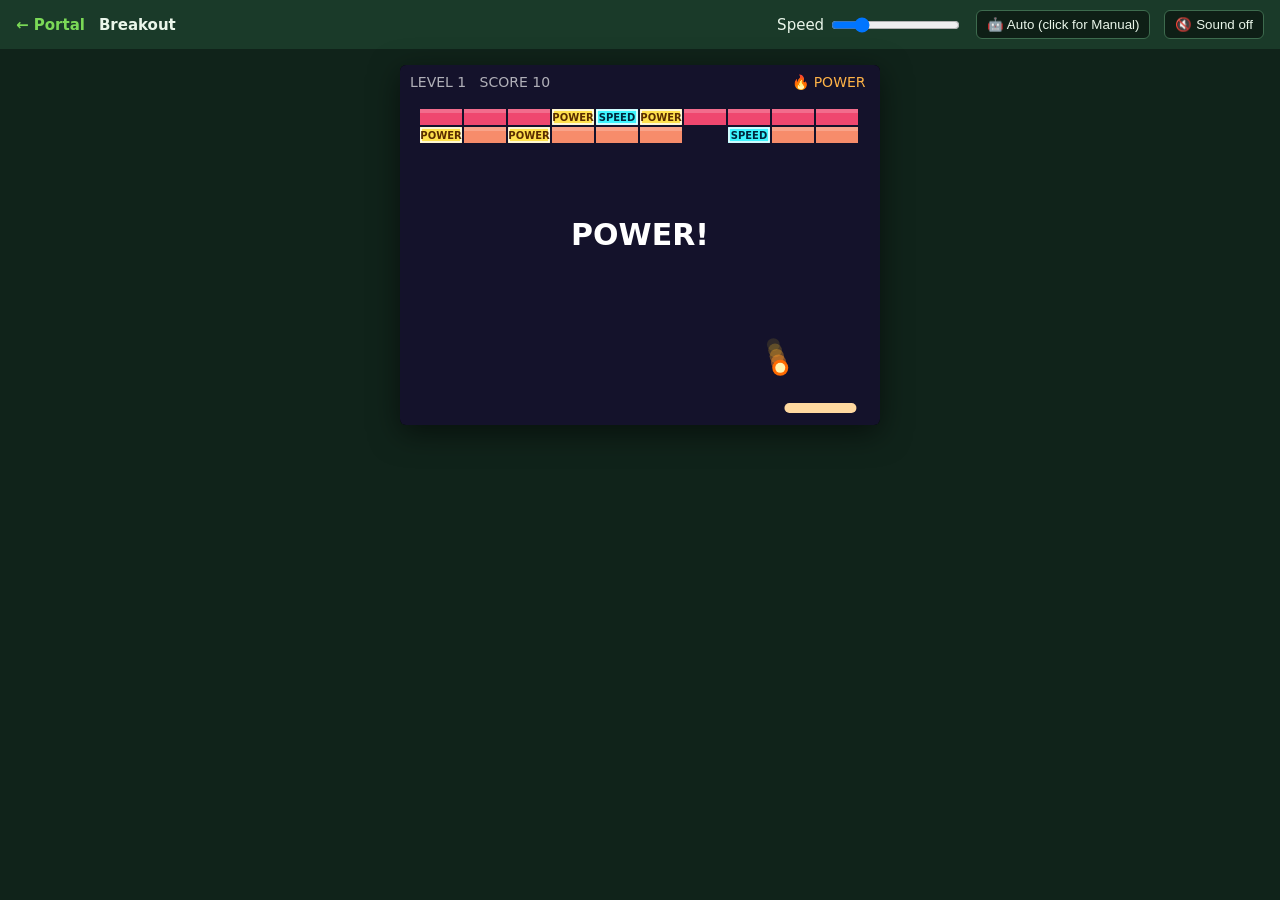
==== games/breakout.html @ d631970b "Auto game portal: snake, breakout (200 levels), pong, tetris-like, flappy, worms, life Co-Authored-B" ====
<!doctype html>
<html lang="ko"><head><meta charset="utf-8"><meta name="viewport" content="width=device-width,initial-scale=1">
<title>Breakout</title><link rel="stylesheet" href="../common.css"></head>
<body>
<canvas id="c"></canvas>
<div class="note" id="note"></div>
<script src="../common.js"></script>
<script src="breakout_levels.js"></script>
<script>
const bar = mountBar('Breakout', false, true);
const cv = document.getElementById('c'), ctx = cv.getContext('2d');
const W = 480, H = 360; cv.width = W; cv.height = H;
const COLS = 10, ROWS = 8, BW = 44, BH = 16, BX = (W - COLS * BW) / 2, BY = 44, R = 5;
const ROWCOL = BO_ROWCOL;

let paused = null, idle = 0, manual = false, lives = 3, bricks, ball, pad = { x: W / 2, w: 72, y: H - 22 }, off = 0, level = 1, score = 0, t = 0;
let banner = 0, bannerText = '', mouseX = null, won = 0;
const startLevel = Math.max(1, Math.min(BO_MAX_LEVEL, parseInt(new URLSearchParams(location.search).get('level')) || 1));
const keys = {};

function padWidth() { return 72 - 28 * (level - 1) / (BO_MAX_LEVEL - 1); }   // paddle shrinks 72 -> 44
function makeBricks() {
  const rows = boLevel(level); bricks = []; pad.w = padWidth();
  rows.forEach((line, r) => [...line].forEach((ch, c) => {
    if (ch === '.') return;
    const x = BX + c * BW, y = BY + r * (BH + 2);
    // 공이 이미 벽돌 영역에 있으면 그 자리는 비워둠 (레벨업해도 공/패들 움직임은 그대로 유지)
    if (ball && Math.abs(ball.x - (x + BW / 2)) < BW / 2 + R + 6 && Math.abs(ball.y - (y + BH / 2)) < BH / 2 + R + 6) return;
    bricks.push({ x, y, r, power: false, speed: false, num: /[1-9]/.test(ch) ? +ch : 0 });
  }));
  const n = Math.min(Math.floor(rnd(6, 9)), Math.floor(bricks.length / 4));   // POWER 벽돌
  for (let i = 0; i < n; i++) { const cand = bricks.filter(b => !b.power && !b.speed && !b.num); if (cand.length) cand[Math.floor(Math.random() * cand.length)].power = true; }
  const ns = Math.min(Math.floor(rnd(3, 5)), Math.floor(bricks.length / 8));   // SPEED 벽돌
  for (let i = 0; i < ns; i++) { const cand = bricks.filter(b => !b.power && !b.speed && !b.num); if (cand.length) cand[Math.floor(Math.random() * cand.length)].speed = true; }
}
const speedNow = () => 3.8 + 1.07 * (level - 1) / (BO_MAX_LEVEL - 1);   // 3.8 -> ~4.9 (creeps up a tiny bit each level)
function serve() {
  ball = { x: pad.x, y: pad.y - R - 1, vx: 0, vy: 0, power: false, fast: false, stuck: manual };   // 수동: 패들에 붙어서 대기
  if (!manual) launch();
  off = rnd(-0.7, 0.7) * pad.w / 2;
}
function launch() {
  const a = rnd(-0.5, 0.5);
  ball.vx = Math.sin(a) * speedNow(); ball.vy = -Math.cos(a) * speedNow(); ball.stuck = false;
  Snd.tone(500, 0.08, 'triangle', 0.1, 800);
}
function getPower() { ball.power = true; banner = 60; bannerText = 'POWER!'; Snd.tone(300, 0.35, 'sawtooth', 0.1, 1200); }
function getSpeed() {   // 갑자기 1.3배 빨라짐 (패들에 닿으면 원래 속도로)
  if (!ball.fast) { ball.vx *= 1.3; ball.vy *= 1.3; ball.fast = true; }
  banner = 60; bannerText = 'SPEED x1.3!'; Snd.tone(500, 0.25, 'square', 0.09, 1600);
}
function lowestNum() { let m = 99; for (const q of bricks) if (q.num && q.num < m) m = q.num; return m; }
function hitBrick(axis) {
  for (let i = bricks.length - 1; i >= 0; i--) {
    const b = bricks[i];
    if (ball.x + R > b.x && ball.x - R < b.x + BW - 2 && ball.y + R > b.y && ball.y - R < b.y + BH) {
      const wasPower = ball.power;
      if (b.num && b.num > lowestNum()) {   // ordered brick that isn't its turn yet: indestructible, just bounce
        Snd.tone(120, 0.06, 'square', 0.07);
        if (axis === 'x') ball.vx *= -1; else ball.vy *= -1;
        const sp = Math.hypot(ball.vx, ball.vy), an = Math.atan2(ball.vy, ball.vx) + rnd(-0.12, 0.12);   // slight scatter so the ball can't loop forever
        ball.vx = Math.cos(an) * sp; ball.vy = Math.sin(an) * sp;
        return;
      }
      bricks.splice(i, 1); score += 10 * level; idle = 0;
      if (b.power) getPower();
      if (b.speed) getSpeed();
      Snd.tone(300 + (ROWS - b.r) * 70, 0.07, 'square', 0.08);
      if (wasPower) continue;                      // 파워공: 튕기지 않고 닿는 벽돌을 전부 부숨
      if (axis === 'x') ball.vx *= -1; else ball.vy *= -1;
      return;
    }
  }
}
function gameOver() {
  banner = 120; bannerText = 'GAME OVER'; level = 1; score = 0; lives = 3; makeBricks();
}
// ---- Human-like auto paddle ----
// Reacts a few frames late, predicts the landing spot only roughly, aims at a brick on purpose,
// and moves with acceleration (so it overshoots / corrects a little) instead of snapping to the ball.
const ai = { tx: W / 2, think: 0, pv: 0, desc: 0, aim: null, wander: 0 };
function pickAim() {
  const low = lowestNum(), turn = bricks.filter(b => b.num && b.num === low);
  const pool = (turn.length && Math.random() < 0.7) ? turn : bricks.filter(b => !b.num || b.num === low);
  return pool.length ? pool[Math.floor(Math.random() * pool.length)] : null;
}
function landingX() {   // where the ball will cross the paddle line (walls only; humans ignore bricks)
  const tt = (pad.y - R - ball.y) / ball.vy, span = W - 2 * R;
  let px = (ball.x + ball.vx * tt - R) % (2 * span); if (px < 0) px += 2 * span; if (px > span) px = 2 * span - px;
  return px + R;
}
function humanPaddle() {
  ai.desc = ball.vy > 0 ? ai.desc + 1 : 0;
  // A person stays put while the ball is up among the bricks, and only starts moving once it has fallen below them.
  let bottom = 0; for (const q of bricks) bottom = Math.max(bottom, q.y + BH);
  const lowerZone = ball.y > Math.min(bottom - 10, 190);
  if (--ai.think <= 0) {
    ai.think = 4 + Math.floor(rnd(0, 4));                                   // re-evaluate every ~4-8 frames
    if (ball.vy > 0 && ai.desc > 6 && lowerZone) {                          // ball coming down below the bricks: react (with delay)
      if (!ai.aim || !bricks.includes(ai.aim)) ai.aim = pickAim();
      const px = landingX() + rnd(-6, 6);                                   // imperfect estimate
      let hit = 0;
      if (ai.aim) hit = clamp(Math.atan2(ai.aim.x + BW / 2 - px, pad.y - ai.aim.y), -0.85, 0.85) + rnd(-0.12, 0.12);
      hit = clamp(hit, -0.9, 0.9);                                          // never fully off the edge
      ai.tx = px - hit * pad.w / 2;
    } else if (ball.vy <= 0) {
      ai.aim = null;
      ai.tx = pad.x;                                                        // hold still; only a rare tiny re-centering nudge
      if (Math.random() < 0.04) ai.tx = pad.x + rnd(-14, 14);
    }
  }
  const want = clamp((ai.tx - pad.x) * 0.22, -11, 11);
  ai.pv += clamp(want - ai.pv, -1.3, 1.3);                                  // acceleration limit = natural-looking motion
  if (Math.abs(ai.tx - pad.x) < 1.5 && Math.abs(ai.pv) < 0.8) ai.pv = 0;    // settle fully (no endless jitter)
  const nx = pad.x + ai.pv;
  pad.x = clamp(nx, pad.w / 2, W - pad.w / 2);
  if (pad.x !== nx) ai.pv = 0;
}
function step() {
  if (paused) return;
  t++;
  if (won > 0) { if (--won === 0) { level = 1; score = 0; lives = 3; makeBricks(); serve(); } return; }
  if (manual) {
    // 목표 위치를 화면 안으로 제한 (안 그러면 벽 밖으로 계속 쌓여서 반대 키가 늦게 먹음)
    if (keys.ArrowLeft) mouseX = clamp((mouseX ?? pad.x) - 9, pad.w / 2, W - pad.w / 2);
    if (keys.ArrowRight) mouseX = clamp((mouseX ?? pad.x) + 9, pad.w / 2, W - pad.w / 2);
    if (mouseX !== null) pad.x = clamp(pad.x + clamp(mouseX - pad.x, -16, 16), pad.w / 2, W - pad.w / 2);
  } else {
    humanPaddle();
  }
  if (ball.stuck) { ball.x = pad.x; ball.y = pad.y - R - 1; return; }

  if (++idle > 900) { idle = 0; serve(); return; }   // safety: ball trapped for ~15s without touching paddle or bricks -> re-serve
  const rr = ball.power ? R + 3 : R;   // 파워공은 불꽃까지 커 보이므로 벽 충돌도 보이는 크기로
  ball.x += ball.vx;
  if (ball.x < rr) { ball.x = rr; ball.vx *= -1; Snd.tone(180, 0.05, 'square', 0.06); }
  if (ball.x > W - rr) { ball.x = W - rr; ball.vx *= -1; Snd.tone(180, 0.05, 'square', 0.06); }
  hitBrick('x');
  ball.y += ball.vy;
  if (ball.y < rr) { ball.y = rr; ball.vy *= -1; Snd.tone(180, 0.05, 'square', 0.06); }
  hitBrick('y');

  if (ball.vy > 0 && ball.y + R >= pad.y && ball.y + R <= pad.y + 10 + ball.vy && Math.abs(ball.x - pad.x) <= pad.w / 2 + R) {
    const hit = clamp((ball.x - pad.x) / (pad.w / 2), -1, 1), a = hit * 1.0 + rnd(-0.08, 0.08), sp = speedNow();
    ball.vx = Math.sin(a) * sp; ball.vy = -Math.cos(a) * sp; ball.y = pad.y - R;
    off = rnd(-0.75, 0.75) * pad.w / 2;
    ball.fast = false; idle = 0;   // 패들에 닿으면 속도도 원래대로
    if (ball.power) { ball.power = false; Snd.tone(200, 0.15, 'sawtooth', 0.08, 80); }   // 패들에 닿으면 파워 해제
    Snd.tone(420, 0.08, 'triangle', 0.12, 260);
  }
  if (ball.y > H + 20) {
    if (manual) { lives--; Snd.tone(220, 0.35, 'sawtooth', 0.1, 60); if (lives < 0) gameOver(); }
    serve();
  }
  if (!bricks.length && level >= BO_MAX_LEVEL) {
    won = 240; banner = 240; bannerText = 'YOU WIN!  LEVEL ' + BO_MAX_LEVEL + ' CLEARED';
    [523, 659, 784, 1046, 1318].forEach((f, i) => setTimeout(() => Snd.tone(f, 0.25, 'triangle', 0.12), i * 150));
  } else if (!bricks.length) {
    level++; makeBricks();
    banner = 100; bannerText = 'LEVEL ' + level;
    [523, 659, 784, 1046].forEach((f, i) => setTimeout(() => Snd.tone(f, 0.15, 'triangle', 0.1), i * 110));
  }
}
function draw() {
  ctx.fillStyle = '#14122b'; ctx.fillRect(0, 0, W, H);
  const pulse = 0.5 + 0.5 * Math.sin(t / 6);
  for (const b of bricks) {
    if (b.power) {
      ctx.fillStyle = pulse > 0.5 ? '#ffe14d' : '#ff9f1c'; ctx.fillRect(b.x, b.y, BW - 2, BH);
      ctx.strokeStyle = '#fff'; ctx.lineWidth = 1.5; ctx.strokeRect(b.x + 1, b.y + 1, BW - 4, BH - 2);
      ctx.fillStyle = '#5a2d00'; ctx.font = 'bold 10px system-ui'; ctx.textAlign = 'center'; ctx.textBaseline = 'middle'; ctx.fillText('POWER', b.x + (BW - 2) / 2, b.y + BH / 2 + 1);
    } else if (b.speed) {
      ctx.fillStyle = pulse > 0.5 ? '#3df5ff' : '#1a8cff'; ctx.fillRect(b.x, b.y, BW - 2, BH);
      ctx.strokeStyle = '#fff'; ctx.lineWidth = 1.5; ctx.strokeRect(b.x + 1, b.y + 1, BW - 4, BH - 2);
      ctx.fillStyle = '#00263d'; ctx.font = 'bold 10px system-ui'; ctx.textAlign = 'center'; ctx.textBaseline = 'middle'; ctx.fillText('SPEED', b.x + (BW - 2) / 2, b.y + BH / 2 + 1);
    } else if (b.num) {   // ordered brick: only the lowest number can be broken
      const turn = b.num === lowestNum();
      ctx.fillStyle = turn ? (pulse > 0.5 ? '#ffffff' : '#e6e6ff') : '#3a3a52'; ctx.fillRect(b.x, b.y, BW - 2, BH);
      ctx.strokeStyle = turn ? '#ffd166' : '#6b6f92'; ctx.lineWidth = turn ? 2 : 1.5; ctx.strokeRect(b.x + 1, b.y + 1, BW - 4, BH - 2);
      ctx.fillStyle = turn ? '#14122b' : '#aeb3d6'; ctx.font = 'bold 12px system-ui'; ctx.textAlign = 'center'; ctx.textBaseline = 'middle'; ctx.fillText(b.num, b.x + (BW - 2) / 2, b.y + BH / 2 + 1);
    } else {
      ctx.fillStyle = ROWCOL[b.r]; ctx.fillRect(b.x, b.y, BW - 2, BH); ctx.fillStyle = '#fff3'; ctx.fillRect(b.x, b.y, BW - 2, 4);
    }
  }
  ctx.textBaseline = 'alphabetic';
  ctx.fillStyle = ball.power ? '#ffd9a0' : '#e0e0ff'; ctx.beginPath(); ctx.roundRect(pad.x - pad.w / 2, pad.y, pad.w, 10, 5); ctx.fill();
  if (ball.power) {   // 파워공: 불꽃 꼬리
    for (let i = 4; i >= 1; i--) { ctx.fillStyle = `rgba(255,${120 + i * 25},40,${0.12 * (5 - i)})`; ctx.beginPath(); ctx.arc(ball.x - ball.vx * i * 1.6, ball.y - ball.vy * i * 1.6, R + 3 - i * 0.4, 0, 7); ctx.fill(); }
    ctx.fillStyle = '#ff6a00'; ctx.beginPath(); ctx.arc(ball.x, ball.y, R + 3, 0, 7); ctx.fill();
  }
  if (ball.fast) {   // 스피드공: 파란 잔상
    for (let i = 5; i >= 1; i--) { ctx.fillStyle = `rgba(61,245,255,${0.1 * (6 - i)})`; ctx.beginPath(); ctx.arc(ball.x - ball.vx * i * 1.1, ball.y - ball.vy * i * 1.1, R - i * 0.3, 0, 7); ctx.fill(); }
  }
  ctx.fillStyle = ball.power ? '#fff3b0' : ball.fast ? '#c8fcff' : '#fff'; ctx.beginPath(); ctx.arc(ball.x, ball.y, R, 0, 7); ctx.fill();
  ctx.fillStyle = '#fffa'; ctx.font = '14px system-ui'; ctx.textAlign = 'left';
  const hud = 'LEVEL ' + level + '   SCORE ' + score + '   ';
  ctx.fillText(hud, 10, 22);
  if (manual) { ctx.fillStyle = '#ff2d3f'; ctx.fillText('♥'.repeat(Math.max(lives, 0)), 10 + ctx.measureText(hud).width, 22); }
  if (ball.power || ball.fast) { ctx.fillStyle = '#ffb347'; ctx.textAlign = 'right'; ctx.fillText((ball.power ? '🔥 POWER ' : '') + (ball.fast ? '⚡ SPEED x1.3' : ''), W - 10, 22); }
  if (paused) {
    ctx.fillStyle = '#000a'; ctx.fillRect(0, 0, W, H);
    ctx.fillStyle = '#fff'; ctx.textAlign = 'center'; ctx.textBaseline = 'middle';
    ctx.font = 'bold 44px system-ui'; ctx.fillText('Pause', W / 2, H / 2 - 22);
    ctx.font = 'bold 26px system-ui'; ctx.fillText(paused, W / 2, H / 2 + 24);
    ctx.textBaseline = 'alphabetic';
    return;
  }
  if (banner > 0) { banner--; ctx.globalAlpha = Math.min(1, banner / 30); ctx.fillStyle = '#fff'; ctx.font = 'bold 30px system-ui'; ctx.textAlign = 'center'; ctx.fillText(bannerText, W / 2, H / 2); ctx.globalAlpha = 1; }
}

// 입력: 마우스/터치로 패들 이동, 클릭/스페이스로 발사, 좌우 방향키
function toX(e) { const r = cv.getBoundingClientRect(); return (e.clientX - r.left) / r.width * W; }
cv.addEventListener('pointerdown', () => { if (manual && ball.stuck) launch(); });
addEventListener('keydown', e => {
  if (e.key === ' ' || e.key.startsWith('Arrow')) e.preventDefault();
  const k = e.key.toLowerCase();
  if (k === 'p' || k === 'o') {   // P = Bathroom Break, O = Meal Break (press again to resume)
    const msg = k === 'p' ? 'Bathroom Break' : 'Meal Break';
    paused = paused === msg ? null : msg;
    return;
  }
  keys[e.key] = true; if (e.key === ' ' && manual && ball.stuck && !paused) launch();
});
addEventListener('keyup', e => { keys[e.key] = false; });

// 수동/자동 전환 버튼
const modeBtn = document.createElement('button');
modeBtn.onclick = () => {
  manual = !manual; mouseX = null; lives = 3; refreshMode();
  if (!manual && ball.stuck) launch();
};
function refreshMode() {
  modeBtn.textContent = manual ? '🖐 Manual (click for Auto)' : '🤖 Auto (click for Manual)';
  document.getElementById('note').textContent = '';
  cv.style.cursor = 'default';
}
document.getElementById('snd').before(modeBtn);

level = startLevel; makeBricks(); serve(); refreshMode();
loop(step, draw, () => 60 * bar.mult());
</script></body></html>
---- common.css ----
:root{--bg:#10231a;--panel:#1a3a29;--accent:#7bd957;--text:#eaf6ea}
*{box-sizing:border-box}
body{margin:0;background:var(--bg);color:var(--text);font-family:system-ui,"Malgun Gothic",sans-serif;display:flex;flex-direction:column;align-items:center;min-height:100vh}
#bar{width:100%;display:flex;align-items:center;gap:14px;padding:10px 16px;background:var(--panel);font-size:15px;flex-wrap:wrap}
#bar a{color:var(--accent);text-decoration:none;font-weight:600}
#bar .sp{flex:1}
#bar button{background:#0e1f16;color:var(--text);border:1px solid #3d6b4e;border-radius:6px;padding:6px 10px;cursor:pointer}
#bar input{vertical-align:middle}
canvas{margin-top:16px;max-width:96vw;max-height:calc(100vh - 90px);border-radius:6px;box-shadow:0 8px 30px #0008;background:#000}
.note{margin:10px;font-size:13px;opacity:.7}
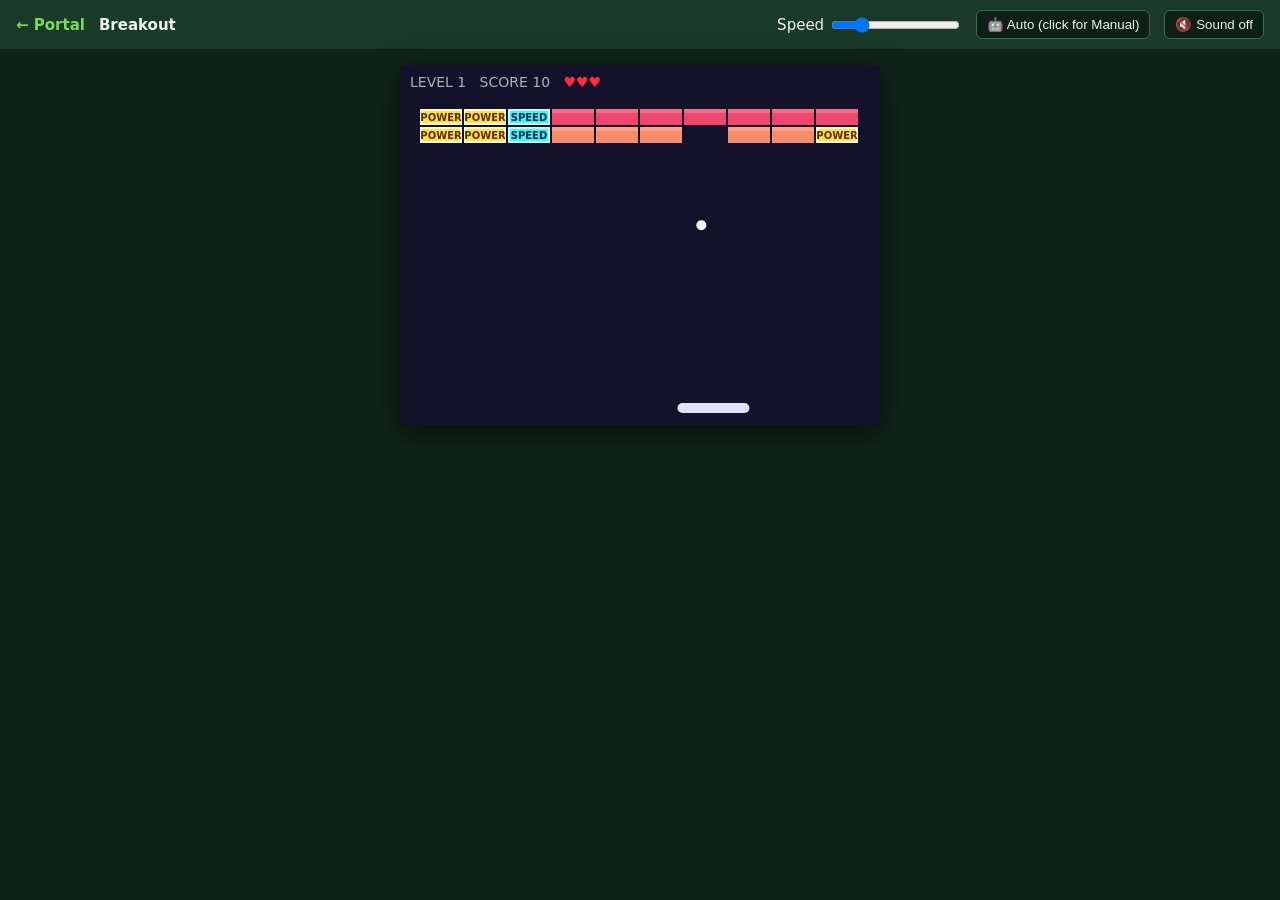
==== commit 57896c82: "Breakout: pause keys, DEAD/CLEAR bricks, ordered bricks, 200 levels; add README with rules Co-Author" ====
--- a/games/breakout.html
+++ b/games/breakout.html
@@ -13,7 +13,7 @@
 const COLS = 10, ROWS = 8, BW = 44, BH = 16, BX = (W - COLS * BW) / 2, BY = 44, R = 5;
 const ROWCOL = BO_ROWCOL;
 
-let paused = null, idle = 0, manual = false, lives = 3, bricks, ball, pad = { x: W / 2, w: 72, y: H - 22 }, off = 0, level = 1, score = 0, t = 0;
+let killed = false, touches = 0, deadEvery = 12, clearEvery = 8, paused = null, idle = 0, manual = false, lives = 3, bricks, ball, pad = { x: W / 2, w: 72, y: H - 22 }, off = 0, level = 1, score = 0, t = 0;
 let banner = 0, bannerText = '', mouseX = null, won = 0;
 const startLevel = Math.max(1, Math.min(BO_MAX_LEVEL, parseInt(new URLSearchParams(location.search).get('level')) || 1));
 const keys = {};
@@ -26,10 +26,11 @@
     const x = BX + c * BW, y = BY + r * (BH + 2);
     // 공이 이미 벽돌 영역에 있으면 그 자리는 비워둠 (레벨업해도 공/패들 움직임은 그대로 유지)
     if (ball && Math.abs(ball.x - (x + BW / 2)) < BW / 2 + R + 6 && Math.abs(ball.y - (y + BH / 2)) < BH / 2 + R + 6) return;
-    bricks.push({ x, y, r, power: false, speed: false, num: /[1-9]/.test(ch) ? +ch : 0 });
+    bricks.push({ x, y, r, power: false, speed: false, dead: false, clear: false, num: /[1-9]/.test(ch) ? +ch : 0 });
   }));
   const n = Math.min(Math.floor(rnd(6, 9)), Math.floor(bricks.length / 4));   // POWER 벽돌
   for (let i = 0; i < n; i++) { const cand = bricks.filter(b => !b.power && !b.speed && !b.num); if (cand.length) cand[Math.floor(Math.random() * cand.length)].power = true; }
+  resetStageCounters();
   const ns = Math.min(Math.floor(rnd(3, 5)), Math.floor(bricks.length / 8));   // SPEED 벽돌
   for (let i = 0; i < ns; i++) { const cand = bricks.filter(b => !b.power && !b.speed && !b.num); if (cand.length) cand[Math.floor(Math.random() * cand.length)].speed = true; }
 }
@@ -54,6 +55,20 @@
   for (let i = bricks.length - 1; i >= 0; i--) {
     const b = bricks[i];
     if (ball.x + R > b.x && ball.x - R < b.x + BW - 2 && ball.y + R > b.y && ball.y - R < b.y + BH) {
+      if (b.dead) {   // DEAD brick: breaking it = death
+        bricks.splice(i, 1); killed = true;
+        Snd.tone(400, 0.6, 'sawtooth', 0.14, 40);
+        lives--; banner = 70; bannerText = 'DEAD!';
+        if (lives < 0) gameOver();   // out of lives -> back to level 1
+        serve();
+        return;
+      }
+      if (b.clear) {   // CLEAR brick: wipes every remaining brick at once
+        score += 10 * level * bricks.length; idle = 0; bricks.length = 0;
+        banner = 70; bannerText = 'CLEAR!';
+        [392, 523, 659, 784, 1046].forEach((f, k) => setTimeout(() => Snd.tone(f, 0.18, 'triangle', 0.12), k * 70));
+        return;
+      }
       const wasPower = ball.power;
       if (b.num && b.num > lowestNum()) {   // ordered brick that isn't its turn yet: indestructible, just bounce
         Snd.tone(120, 0.06, 'square', 0.07);
@@ -80,8 +95,10 @@
 // and moves with acceleration (so it overshoots / corrects a little) instead of snapping to the ball.
 const ai = { tx: W / 2, think: 0, pv: 0, desc: 0, aim: null, wander: 0 };
 function pickAim() {
-  const low = lowestNum(), turn = bricks.filter(b => b.num && b.num === low);
-  const pool = (turn.length && Math.random() < 0.7) ? turn : bricks.filter(b => !b.num || b.num === low);
+  const low = lowestNum(), turn = bricks.filter(b => b.num && b.num === low);   // (dead bricks are never aimed at)
+  const clr = bricks.find(b => b.clear);
+  if (clr && Math.random() < 0.6) return clr;                              // a person goes for the CLEAR brick
+  const pool = (turn.length && Math.random() < 0.7) ? turn : bricks.filter(b => !b.dead && (!b.num || b.num === low));
   return pool.length ? pool[Math.floor(Math.random() * pool.length)] : null;
 }
 function landingX() {   // where the ball will cross the paddle line (walls only; humans ignore bricks)
@@ -116,6 +133,36 @@
   pad.x = clamp(nx, pad.w / 2, W - pad.w / 2);
   if (pad.x !== nx) ai.pv = 0;
 }
+function resetStageCounters() {   // each stage rolls its own intervals; CLEAR always comes sooner than DEAD
+  touches = 0;
+  deadEvery = Math.floor(rnd(10, 15));
+  clearEvery = Math.max(5, deadEvery - Math.floor(rnd(3, 6)));
+}
+function onPaddleTouch() {
+  touches++;
+  // DEAD / CLEAR bricks vanish after the ball has touched the paddle twice since they appeared
+  bricks = bricks.filter(b => !((b.dead || b.clear) && ++b.age >= 2));
+  if (touches % clearEvery === 0) spawnClear();
+  if (touches % deadEvery === 0) spawnDead();
+}
+// Spawned every N paddle touches (N is smaller than for DEAD): a plain brick turns into a CLEAR brick (one at a time, only while 4+ bricks are left).
+function spawnClear() {
+  const live = bricks.filter(b => !b.dead);
+  if (live.length < 4 || bricks.some(b => b.clear)) return;
+  const cand = live.filter(b => !b.num && !b.power && !b.speed && !b.clear);
+  if (!cand.length) return;
+  const cb = cand[Math.floor(Math.random() * cand.length)]; cb.clear = true; cb.age = 0;
+  banner = 50; bannerText = 'CLEAR BLOCK!'; Snd.tone(500, 0.3, 'triangle', 0.1, 1000);
+}
+// Spawned every N paddle touches per stage: a plain brick turns into a DEAD brick. Never when only one live brick is left.
+function spawnDead() {
+  const live = bricks.filter(b => !b.dead);
+  if (level < 2 || live.length < 3 || bricks.filter(b => b.dead).length >= 2) return;
+  const cand = live.filter(b => !b.num && !b.power && !b.speed && !b.clear);
+  if (!cand.length) return;
+  const db = cand[Math.floor(Math.random() * cand.length)]; db.dead = true; db.age = 0;
+  banner = 50; bannerText = 'DEAD BLOCK!'; Snd.tone(120, 0.3, 'sawtooth', 0.1, 70);
+}
 function step() {
   if (paused) return;
   t++;
@@ -136,14 +183,17 @@
   if (ball.x < rr) { ball.x = rr; ball.vx *= -1; Snd.tone(180, 0.05, 'square', 0.06); }
   if (ball.x > W - rr) { ball.x = W - rr; ball.vx *= -1; Snd.tone(180, 0.05, 'square', 0.06); }
   hitBrick('x');
+  if (killed) { killed = false; return; }
   ball.y += ball.vy;
   if (ball.y < rr) { ball.y = rr; ball.vy *= -1; Snd.tone(180, 0.05, 'square', 0.06); }
   hitBrick('y');
+  if (killed) { killed = false; return; }
 
   if (ball.vy > 0 && ball.y + R >= pad.y && ball.y + R <= pad.y + 10 + ball.vy && Math.abs(ball.x - pad.x) <= pad.w / 2 + R) {
     const hit = clamp((ball.x - pad.x) / (pad.w / 2), -1, 1), a = hit * 1.0 + rnd(-0.08, 0.08), sp = speedNow();
     ball.vx = Math.sin(a) * sp; ball.vy = -Math.cos(a) * sp; ball.y = pad.y - R;
     off = rnd(-0.75, 0.75) * pad.w / 2;
+    onPaddleTouch();
     ball.fast = false; idle = 0;   // 패들에 닿으면 속도도 원래대로
     if (ball.power) { ball.power = false; Snd.tone(200, 0.15, 'sawtooth', 0.08, 80); }   // 패들에 닿으면 파워 해제
     Snd.tone(420, 0.08, 'triangle', 0.12, 260);
@@ -152,10 +202,10 @@
     if (manual) { lives--; Snd.tone(220, 0.35, 'sawtooth', 0.1, 60); if (lives < 0) gameOver(); }
     serve();
   }
-  if (!bricks.length && level >= BO_MAX_LEVEL) {
+  if (bricks.every(b => b.dead) && level >= BO_MAX_LEVEL) {
     won = 240; banner = 240; bannerText = 'YOU WIN!  LEVEL ' + BO_MAX_LEVEL + ' CLEARED';
     [523, 659, 784, 1046, 1318].forEach((f, i) => setTimeout(() => Snd.tone(f, 0.25, 'triangle', 0.12), i * 150));
-  } else if (!bricks.length) {
+  } else if (bricks.every(b => b.dead)) {
     level++; makeBricks();
     banner = 100; bannerText = 'LEVEL ' + level;
     [523, 659, 784, 1046].forEach((f, i) => setTimeout(() => Snd.tone(f, 0.15, 'triangle', 0.1), i * 110));
@@ -165,7 +215,15 @@
   ctx.fillStyle = '#14122b'; ctx.fillRect(0, 0, W, H);
   const pulse = 0.5 + 0.5 * Math.sin(t / 6);
   for (const b of bricks) {
-    if (b.power) {
+    if (b.clear) {
+      ctx.fillStyle = pulse > 0.5 ? '#39ff88' : '#12b858'; ctx.fillRect(b.x, b.y, BW - 2, BH);
+      ctx.strokeStyle = '#fff'; ctx.lineWidth = 1.5; ctx.strokeRect(b.x + 1, b.y + 1, BW - 4, BH - 2);
+      ctx.fillStyle = '#033d1c'; ctx.font = 'bold 9px system-ui'; ctx.textAlign = 'center'; ctx.textBaseline = 'middle'; ctx.fillText('CLEAR ' + (2 - b.age), b.x + (BW - 2) / 2, b.y + BH / 2 + 1);
+    } else if (b.dead) {
+      ctx.fillStyle = '#0a0a0a'; ctx.fillRect(b.x, b.y, BW - 2, BH);
+      ctx.strokeStyle = pulse > 0.5 ? '#ff2d3f' : '#7a0010'; ctx.lineWidth = 2; ctx.strokeRect(b.x + 1, b.y + 1, BW - 4, BH - 2);
+      ctx.fillStyle = '#ff2d3f'; ctx.font = 'bold 9px system-ui'; ctx.textAlign = 'center'; ctx.textBaseline = 'middle'; ctx.fillText('DEAD ' + (2 - b.age), b.x + (BW - 2) / 2, b.y + BH / 2 + 1);
+    } else if (b.power) {
       ctx.fillStyle = pulse > 0.5 ? '#ffe14d' : '#ff9f1c'; ctx.fillRect(b.x, b.y, BW - 2, BH);
       ctx.strokeStyle = '#fff'; ctx.lineWidth = 1.5; ctx.strokeRect(b.x + 1, b.y + 1, BW - 4, BH - 2);
       ctx.fillStyle = '#5a2d00'; ctx.font = 'bold 10px system-ui'; ctx.textAlign = 'center'; ctx.textBaseline = 'middle'; ctx.fillText('POWER', b.x + (BW - 2) / 2, b.y + BH / 2 + 1);
@@ -195,7 +253,7 @@
   ctx.fillStyle = '#fffa'; ctx.font = '14px system-ui'; ctx.textAlign = 'left';
   const hud = 'LEVEL ' + level + '   SCORE ' + score + '   ';
   ctx.fillText(hud, 10, 22);
-  if (manual) { ctx.fillStyle = '#ff2d3f'; ctx.fillText('♥'.repeat(Math.max(lives, 0)), 10 + ctx.measureText(hud).width, 22); }
+  { ctx.fillStyle = '#ff2d3f'; ctx.fillText('♥'.repeat(Math.max(lives, 0)), 10 + ctx.measureText(hud).width, 22); }
   if (ball.power || ball.fast) { ctx.fillStyle = '#ffb347'; ctx.textAlign = 'right'; ctx.fillText((ball.power ? '🔥 POWER ' : '') + (ball.fast ? '⚡ SPEED x1.3' : ''), W - 10, 22); }
   if (paused) {
     ctx.fillStyle = '#000a'; ctx.fillRect(0, 0, W, H);
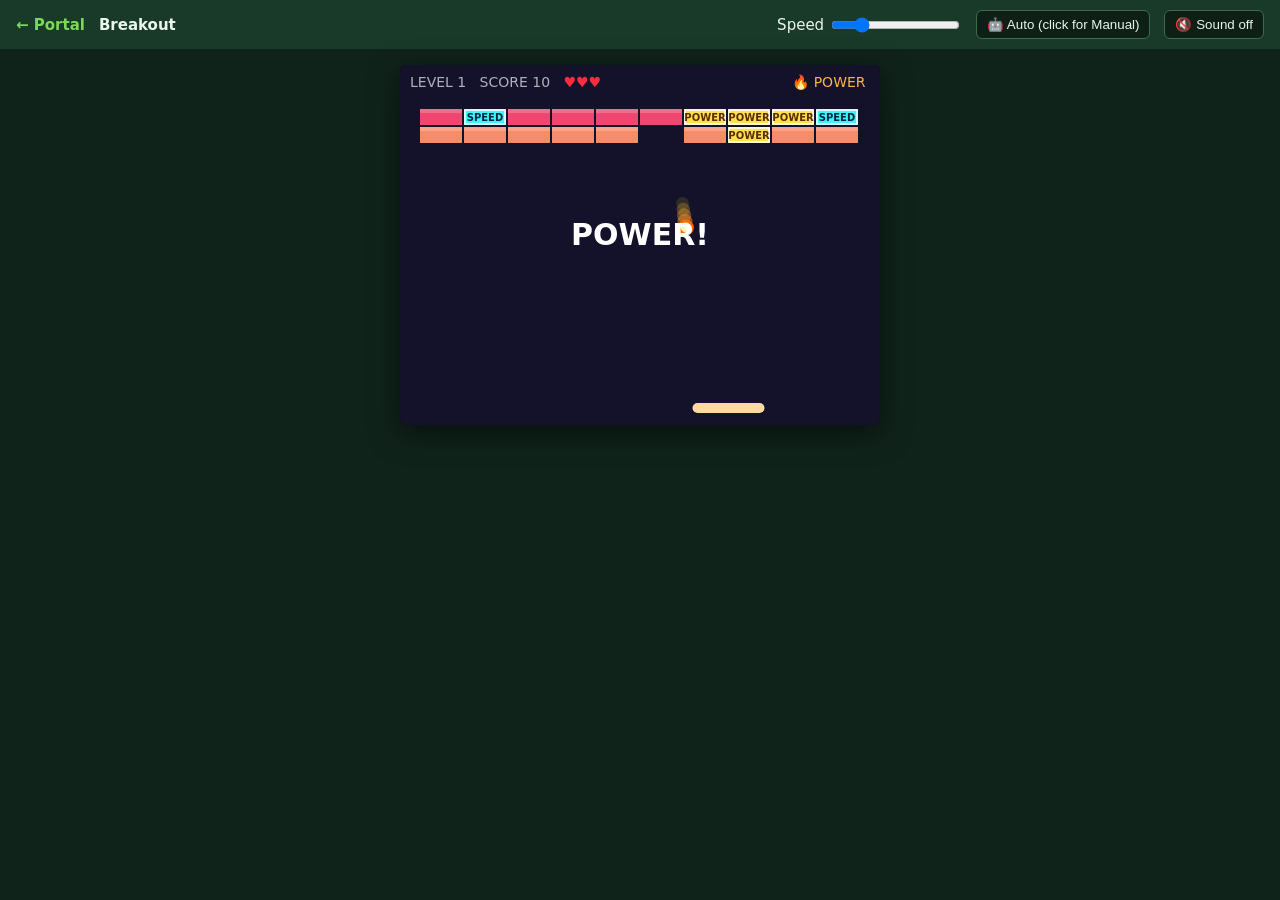
==== commit e5bcf4a5: "CLEAR bricks now appear less often than DEAD (larger paddle-touch interval) Co-Authored-By: Claude S" ====
--- a/games/breakout.html
+++ b/games/breakout.html
@@ -133,10 +133,10 @@
   pad.x = clamp(nx, pad.w / 2, W - pad.w / 2);
   if (pad.x !== nx) ai.pv = 0;
 }
-function resetStageCounters() {   // each stage rolls its own intervals; CLEAR always comes sooner than DEAD
+function resetStageCounters() {   // each stage rolls its own intervals; CLEAR always comes later (slower) than DEAD
   touches = 0;
   deadEvery = Math.floor(rnd(10, 15));
-  clearEvery = Math.max(5, deadEvery - Math.floor(rnd(3, 6)));
+  clearEvery = deadEvery + Math.floor(rnd(3, 6));
 }
 function onPaddleTouch() {
   touches++;
@@ -145,7 +145,7 @@
   if (touches % clearEvery === 0) spawnClear();
   if (touches % deadEvery === 0) spawnDead();
 }
-// Spawned every N paddle touches (N is smaller than for DEAD): a plain brick turns into a CLEAR brick (one at a time, only while 4+ bricks are left).
+// Spawned every N paddle touches (N is larger than for DEAD): a plain brick turns into a CLEAR brick (one at a time, only while 4+ bricks are left).
 function spawnClear() {
   const live = bricks.filter(b => !b.dead);
   if (live.length < 4 || bricks.some(b => b.clear)) return;
